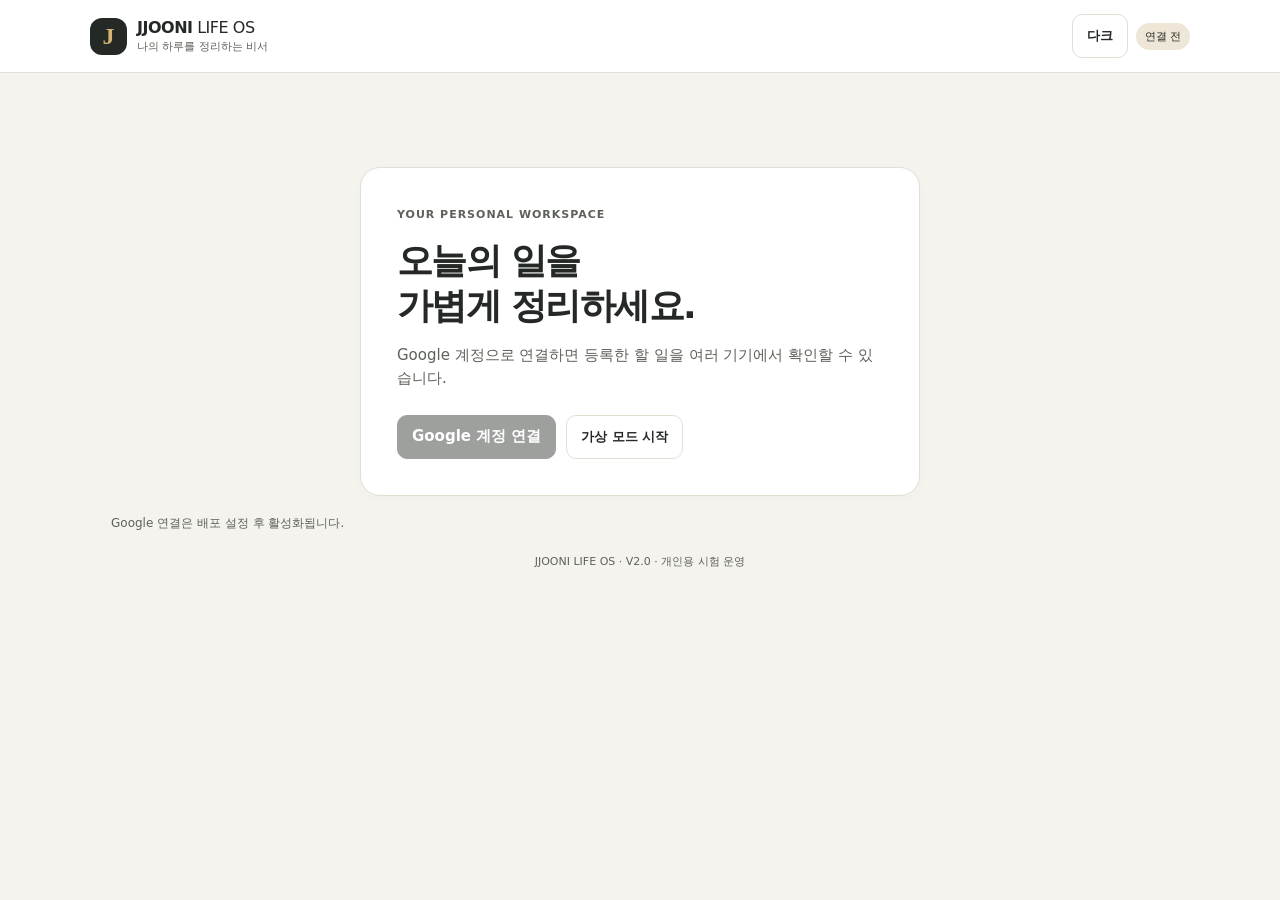
==== pilot-v2/index.html @ 8fe5eba7 "Stage parallel V2 owner pilot using existing reviewed OAuth configuration" ====
<!doctype html><html lang="ko"><head><meta charset="utf-8"><meta http-equiv="Content-Security-Policy" content="default-src 'none'; script-src 'self' https://accounts.google.com/gsi/client; style-src 'self' https://accounts.google.com/gsi/style; img-src 'self'; manifest-src 'self'; worker-src 'self'; connect-src 'self' https://www.googleapis.com https://sheets.googleapis.com https://openidconnect.googleapis.com https://accounts.google.com/gsi/; frame-src https://accounts.google.com/gsi/; base-uri 'none'; form-action 'none'; object-src 'none'"><meta name="referrer" content="no-referrer"><meta name="viewport" content="width=device-width,initial-scale=1"><meta name="robots" content="noindex,nofollow"><meta name="theme-color" content="#242925"><title>JJOONI LIFE OS</title><link rel="manifest" href="./manifest.webmanifest"><link rel="stylesheet" href="./style.css"></head><body><header class="topbar"><div class="brand"><span class="brand-icon">J</span><div><strong>JJOONI<span class="brand-light"> LIFE OS</span></strong><small>나의 하루를 정리하는 비서</small></div></div><div class="header-actions"><button id="themeToggle" class="quiet" aria-label="색상 모드 전환">테마</button><span id="connectionLabel" class="connection">연결 전</span><button id="lock" class="quiet" hidden>연결 종료</button><button id="revokeGoogle" class="quiet" hidden>Google 권한 철회</button></div></header>
<main><section id="welcome" class="welcome panel"><span class="eyebrow">YOUR PERSONAL WORKSPACE</span><h1>오늘의 일을<br>가볍게 정리하세요.</h1><p>Google 계정으로 연결하면 등록한 할 일을 여러 기기에서 확인할 수 있습니다.</p><div class="welcome-actions"><button id="google" class="primary" disabled>Google 계정 연결</button><button id="start" class="quiet">가상 모드 시작</button><button id="enroll" hidden disabled>최초 계정 식별값 확인</button><button id="createCore" class="primary" hidden>내 할 일 저장 시작</button></div><div id="pinPanel" hidden><p>설정용 식별값 (비밀번호 또는 토큰 아님)</p><code id="pin"></code></div></section>
<p id="status" class="status" role="status">연결 대기</p>
<div id="dashboard" hidden><nav id="nav" class="nav" aria-label="주 메뉴"><button data-page="home" aria-current="page"><span class="nav-icon">⌂</span>홈</button><button data-page="tasks"><span class="nav-icon">☑</span>할 일</button><button data-page="jobs"><span class="nav-icon">✧</span>AI 업무</button><button data-page="calendar"><span class="nav-icon">▦</span>일정</button><button data-page="growth"><span class="nav-icon">◇</span>성장</button><button data-page="inbox"><span class="nav-icon">▤</span>제안함</button></nav>
<section id="homePage" class="home-page"><div class="section-heading"><div><span class="eyebrow" id="homeDate"></span><h1>오늘의 비서실</h1><p class="muted">THE PRIVATE OFFICE</p></div><button id="homeAdd" class="primary">＋ 할 일 추가</button></div><section class="panel daily-focus" aria-labelledby="focusTitle"><div class="section-heading"><div><span class="eyebrow">DAILY FOCUS · TOP 3</span><h2 id="focusTitle">오늘 반드시 해야 할 일</h2></div><span id="focusCount" class="muted"></span></div><p id="focusStatus" class="muted"></p><div id="focusRows"></div><div id="focusAdvice"></div></section><div class="home-grid"><div class="home-col"><section class="morning"><span class="brief-label">✧ MORNING BRIEFING</span><h2>오늘의 실행 전략</h2><p id="briefText"></p><small>할 일 원장 기반 자동 요약 · 생성형 AI 브리핑 아님</small><div id="homeAdvice"></div><small id="homeAdviceStatus">자문함 연결 전</small><button id="homeAdviceLink" class="quiet">AI 전략 조언 보기</button></section><section class="panel home-panel"><div class="section-heading"><h2>지금 할 일</h2><button id="homeTasksLink" class="quiet">전체 보기</button></div><div id="homeTasks"></div></section></div><div class="home-col"><section class="panel home-panel"><div class="section-heading"><h2>오늘 일정</h2><button id="homeCalendar" class="quiet">일정 보기</button></div><p id="homeCalStatus" class="muted">Google Calendar · 연결 전</p><div id="homeCalRows"></div></section><section class="panel home-panel"><div class="section-heading"><h2>전일 PLAUD 업무</h2><button id="homePlaud" class="quiet">제안함</button></div><p>매일 아침 회의 후속조치와 준비할 일을 확인하세요.</p><p class="muted">ChatGPT 브리핑 확인 · 앱 자동 수신 미연결</p></section><section class="panel home-panel"><h2>PROJECT H</h2><p id="hPrompt"></p><small class="muted">오늘의 실천 질문 · 내장 프롬프트</small><button id="homeGrowth" class="quiet">성장 기록 보기</button></section></div><div class="home-col"><section class="panel home-panel"><div class="section-heading"><h2>AI 비서실</h2><button id="homeJobs" class="quiet">업무함</button></div><p id="homeJobSummary" class="muted"></p><p>쭈니 · 로이 · 짱구</p><p class="muted">실제 인수 및 결과가 확인된 경우에만 상태 갱신</p></section><section class="panel home-panel"><h2>TRI-POD 전략실</h2><p id="triAdvice" class="muted">실시간 전략 판정 미연결</p><p class="muted">수신된 전략 조언은 참고용 · 실제 전략 판정은 관제탑 원천 확인 필요</p></section><section class="panel home-panel"><h2>LIFE RPG</h2><div id="homeXp" class="xp-value"></div><progress id="homeProgress" max="100" value="0"></progress><p class="muted">완료 업무 기준 · 중복 보상 방지</p></section></div></div></section><section id="growthPage" class="panel" hidden><span class="eyebrow">LIFE RPG</span><h1>나의 성장 기록</h1><div class="growth-summary"><strong id="growthLevel"></strong><div id="growthXp" class="xp-value"></div><progress id="growthProgress" max="100" value="0"></progress><p id="growthToday"></p></div><h2>PROJECT H · 오늘의 질문</h2><p id="growthPrompt"></p><p class="muted">실제 성찰 내용은 이 시험 앱에 저장하지 않습니다. 질문을 읽고 실천할 행동을 정해 보세요.</p><button id="hMission" class="primary">오늘의 PROJECT H 실천 과제 등록</button><p id="hMissionStatus" role="status" class="muted"></p><h2>최근 7일 활동</h2><div id="growthWeek" class="week-chart"></div><h2>성취 기록</h2><div id="growthHistory"></div><p class="muted">일반 10 XP · 중요 30 XP · 긴급 30 XP. 업무별 최초 완료 1회만 인정하며 충돌·미완료 업무는 제외합니다. 건강 데이터는 연동 전입니다.</p></section><section id="tasksPage" class="panel" hidden><div class="section-heading"><div><span class="eyebrow" id="todayLabel"></span><h1>내가 해야 할 일</h1><p class="muted">오늘의 우선순위를 확인하세요.</p></div><button class="primary" id="newTask">＋ 할 일 추가</button></div><div id="summary" aria-live="polite" class="metrics"></div>
<div id="editor" class="editor" hidden><div class="editor-heading"><h3 id="editorTitle">새 할 일</h3><span class="muted">제목 · 우선순위 · 마감일</span></div><form id="form"><label>할 일<select id="title"><option>가상 일정 확인</option><option>가상 준비물 점검</option><option>가상 할 일 검토</option><option>가상 AI 제안 확인</option></select><input id="liveTitle" hidden maxlength="140" autocomplete="off" placeholder="무엇을 해야 하나요?"></label><label>우선순위<select id="priority"><option value="P1">중요</option><option value="P0">긴급</option><option value="P2">일반</option></select></label><label>기한<input type="date" id="due"></label><div class="form-actions"><button type="button" id="cancelEdit">취소</button><button type="submit" id="saveTask">등록하기</button></div></form><div class="date-quick"><span>빠른 마감일</span><button type="button" data-due="0">오늘</button><button type="button" data-due="1">내일</button><button type="button" data-due="7">일주일 뒤</button><button type="button" data-due="none">없음</button></div><p id="formFeedback" role="status" class="muted"></p></div>
<div class="list-toolbar"><div id="filters" class="filters" role="group" aria-label="할 일 필터"><button data-filter="OPEN">진행할 일</button><button data-filter="TODAY">오늘</button><button data-filter="OVERDUE">연체</button><button data-filter="WEEK">7일 내</button><button data-filter="DONE">완료</button><button data-filter="ALL">전체 이력</button></div><button id="refreshCore" class="quiet" hidden>↻ 갱신</button><button id="retryCore" hidden>저장 재확인</button></div>
<div id="tasks" class="task-list"></div></section><section id="jobsPage" class="panel" hidden><div class="section-heading"><div><span class="eyebrow">AI WORKSPACE</span><h2>AI 업무</h2></div></div><p>업무를 배정하고 전달한 결과를 확인하세요. 현재는 수동 전달 방식입니다.</p><button id="jobsConnect" hidden>AI 업무함 연결</button><button id="jobsCreate" hidden>AI 업무함 생성</button><p id="jobsStatus" role="status"></p><div id="jobsArea" hidden><form id="jobsForm"><label>담당 AI<select id="jobAgent"><option>JJOONI</option><option>ROY</option><option>JJANGGU</option></select></label><label>기한<input id="jobDue" type="date"></label><label>업무 제목<select id="demoJob"><option>가상 일정 누락 점검</option><option>가상 정보 교차검증</option></select><input id="jobTitle" maxlength="140" autocomplete="off" hidden placeholder="비민감 업무 제목"></label><button type="submit">AI 업무 등록</button></form><div id="jobsList"></div><label id="dispatchPanel" hidden>AI에게 전달할 요청<textarea id="dispatchText" readonly rows="7"></textarea></label><div class="actions"><a href="https://chatgpt.com/" target="_blank" rel="noopener noreferrer">쭈니</a><a href="https://claude.ai/" target="_blank" rel="noopener noreferrer">로이</a><a href="https://gemini.google.com/" target="_blank" rel="noopener noreferrer">짱구</a></div></div></section><section id="calendarPage" class="panel" hidden><span class="eyebrow">CALENDAR</span><h2>일정</h2><p id="calendarNote" class="muted">Google 일정은 읽기 전용으로 연결합니다. 원본 일정은 수정하지 않습니다.</p><button id="calConnect" class="primary" hidden>Google 캘린더 연결</button><button id="calDisconnect" class="quiet" hidden>일정 연결 종료</button><p id="calConnection" role="status" class="muted"></p><div id="calSources" hidden></div><div id="calendarDemo" hidden><label id="demoSourceLabel">캘린더<select id="calSource"><option value="primary" selected>기본 캘린더 (가상)</option><option value="family">가족 일정 (가상)</option><option value="all">모든 가상 캘린더</option></select></label><label>조회 기간<select id="calDays"><option value="7">7일</option><option value="14">14일</option><option value="21">21일</option></select></label><div class="actions"><button id="calLoad">일정 불러오기</button><button id="calAll">전체 선택</button><button id="calNone">선택 해제</button><button id="calImport">선택 일정 등록</button></div><p id="calStatus" role="status"></p><p class="muted">원본 제목·날짜 변경 및 확인 가능한 취소는 참고용입니다. 동일 날짜 내 시간 변경과 식별정보가 없는 취소는 감지되지 않을 수 있습니다. 시험 운영 중에는 민감한 일정은 등록하지 마세요.</p><div id="calRows"></div></div></section><section id="inboxPage" class="panel" hidden><span class="eyebrow">INBOX</span><h2>AI 제안함</h2><section class="proposal-info"><h3>AI 전략 자문 · PROJECT H · TRI-POD</h3><p class="muted">비공개 자문함에 도착한 조언만 표시합니다. 기록된 발행자와 실제 인증·검증은 구분합니다. 조언은 자동으로 할 일이 되지 않습니다.</p><div class="actions"><button id="adviceConnect" class="primary">자문함 연결 / 갱신</button><button id="adviceCreate" hidden>비공개 자문함 만들기</button></div><p id="adviceStatus" role="status" class="muted">아직 연결되지 않음</p><div id="adviceList"></div></section><section class="proposal-info"><h3>전일 PLAUD 업무 브리핑</h3><p>회의 후속조치 · 내가 할 일 · AI 지원 후보 · 회신 대기 · 의사결정</p><p class="muted">현재 실제 업무 브리핑은 ChatGPT에서 확인합니다. 이 앱에는 자동 수신되지 않습니다.</p><a href="https://chatgpt.com/" target="_blank" rel="noopener noreferrer">ChatGPT에서 브리핑 확인</a></section><p>자동 전달 검증 중입니다. 아직 실제 제안은 수신하지 않습니다.</p><button id="proposal">가상 제안 → 할 일 등록</button></section></div><footer>JJOONI LIFE OS · V2.0 · 개인용 시험 운영</footer></main><script type="module" src="./app.mjs"></script></body></html>
---- pilot-v2/style.css ----
:root{font-family:system-ui,-apple-system,BlinkMacSystemFont,"Noto Sans KR",sans-serif;color:#172b26;background:#f4f6f4;--brand:#173e33;--line:#e4e9e5;--muted:#65776f;--surface:#fff;font-size:15px}*{box-sizing:border-box}body{margin:0;min-width:280px}button,input,select,textarea{font:inherit}button{cursor:pointer;min-height:44px;border:1px solid var(--line);border-radius:10px;background:white;color:#29443a;padding:10px 14px;font-weight:600}button:disabled{opacity:.45;cursor:default}button:focus-visible,a:focus-visible,input:focus-visible,select:focus-visible{outline:3px solid #92b8a0;outline-offset:2px}[hidden]{display:none!important}h1,h2,h3,p{margin:0}p{line-height:1.55;overflow-wrap:anywhere}h1{font-size:clamp(22px,3vw,30px);letter-spacing:-.045em}h2{font-size:24px;letter-spacing:-.04em;margin:6px 0 14px}h3{font-size:18px;letter-spacing:-.035em}.topbar{position:sticky;top:0;z-index:4;display:flex;align-items:center;justify-content:space-between;gap:12px;padding:14px max(16px,calc((100vw - 1100px)/2));background:#fff;border-bottom:1px solid var(--line)}.brand{display:flex;align-items:center;gap:10px;min-width:0}.brand-icon{display:grid;place-items:center;width:37px;height:37px;border-radius:12px;background:var(--brand);color:white;font-size:24px;font-weight:800}.brand strong{font-size:16px;letter-spacing:-.03em}.brand-light{font-weight:500}.brand small{display:block;font-size:11px;color:var(--muted);margin-top:2px}.header-actions{display:flex;align-items:center;gap:8px}.connection{font-size:11px;white-space:nowrap;background:#edf4ee;padding:6px 9px;border-radius:20px;color:#355d47}.quiet{background:#fff;border:1px solid var(--line);font-size:13px}.primary{background:var(--brand);border-color:var(--brand);color:#fff;white-space:nowrap}main{max-width:1100px;margin:auto;padding:22px 18px 36px}.panel{background:white;border:1px solid var(--line);border-radius:20px;padding:24px;box-shadow:0 3px 14px #1c3b2b05}.welcome{max-width:560px;margin:clamp(20px,8vh,90px) auto 18px;padding:36px}.welcome h1{font-size:36px;line-height:1.25;margin:16px 0}.welcome p{color:var(--muted);margin:0 0 24px}.welcome-actions{display:flex;gap:10px;flex-wrap:wrap}.eyebrow{font-size:11px;font-weight:750;letter-spacing:.09em;color:#64806f}.status{font-size:12px;color:var(--muted);min-height:20px;margin:0 3px 12px}.nav{display:flex;gap:5px;background:#e9eeea;border-radius:14px;padding:5px;margin:0 0 16px}.nav button{flex:1;min-width:0;border:0;background:transparent;color:#52665a;white-space:nowrap;padding:8px 5px}.nav button[aria-current=page]{background:white;color:#163e30;box-shadow:0 1px 6px #132b2610}.section-heading{display:flex;align-items:center;justify-content:space-between;gap:12px;margin-bottom:20px}.section-heading h1{margin:5px 0}.muted{color:var(--muted);font-size:13px}.metrics{display:grid;grid-template-columns:repeat(4,minmax(0,1fr));gap:10px;margin-bottom:22px}.metric{display:flex;flex-direction:column;align-items:flex-start;gap:6px;background:#f6f8f6;border:1px solid #e8ede8;min-height:88px;padding:13px 15px;text-align:left}.metric span{font-size:12px;color:#65776f}.metric strong{font-size:28px;font-variant-numeric:tabular-nums;line-height:1.1;letter-spacing:-.04em}.metric.overdue{background:#fff4f1;border-color:#f6ded7;color:#a54234}.metric.overdue span{color:#a54234}.warning{grid-column:1/-1;color:#875710;font-size:13px}.editor{padding:20px;background:#f4f8f5;border:1px solid #d7e5da;border-radius:16px;margin-bottom:22px}.editor-heading{display:flex;align-items:baseline;justify-content:space-between;gap:6px;margin-bottom:15px}.editor form,form{display:grid;grid-template-columns:1fr 1fr;gap:12px}form label:first-child{grid-column:1/-1}label{font-size:12px;font-weight:650;display:grid;gap:6px;min-width:0}input,select,textarea{width:100%;min-width:0;min-height:44px;padding:10px 12px;border:1px solid #d6e0d8;border-radius:9px;background:white;color:#1e352b}input:focus,textarea:focus{border-color:#58876c}form>button{grid-column:1/-1;background:var(--brand);color:#fff}.form-actions{grid-column:1/-1;display:flex;justify-content:flex-end;gap:8px}.form-actions button:last-child{background:var(--brand);color:white;min-width:110px}.date-quick{display:flex;align-items:center;flex-wrap:wrap;gap:6px;margin-top:12px}.date-quick span{font-size:12px;color:var(--muted);margin-right:3px}.date-quick button{font-size:12px;min-height:36px;padding:6px 10px}.list-toolbar{display:flex;align-items:center;justify-content:space-between;flex-wrap:wrap;gap:8px;margin:0 0 10px}.filters{display:flex;flex-wrap:wrap;gap:5px}.filters button{border:0;font-size:13px;padding:9px 11px;min-height:40px;color:#52675a;font-weight:550}.filters button[aria-pressed=true]{background:var(--brand);color:#fff}.list-heading{font-size:12px;font-weight:700;color:#687a70;padding:10px 0;border-bottom:1px solid var(--line)}.task{display:flex;align-items:center;justify-content:space-between;gap:14px;padding:17px 0;border-bottom:1px solid var(--line);overflow-wrap:anywhere}.task:last-child{border-bottom:0}.task-body{flex:1;min-width:0}.task-title{display:block;font-size:16px;font-weight:700;line-height:1.45;margin:0 0 7px;overflow-wrap:anywhere}.task-meta{display:flex;align-items:center;gap:8px;flex-wrap:wrap}.pill{font-size:11px;font-weight:700;padding:4px 7px;border-radius:6px;background:#eef2ef;color:#54685b}.pill.urgent{background:#fff0ed;color:#b14635}.pill.important{background:#fff5dd;color:#906318}.pill.done{background:#e8f4eb;color:#34764e}.pill.archived{background:#ecefee;color:#67756d}.late{font-size:12px;color:#a54234}.task-history{font-size:11px;color:#76867e;margin-top:7px}.task-actions,.actions{display:flex;align-items:center;flex-wrap:wrap;gap:6px}.task-actions{justify-content:flex-end}.task-actions button{font-size:12px;min-height:38px;padding:8px 12px}.complete-action{border-color:#cfe3d3;background:#edf7ee;color:#245b39}.conflict{border:1px solid #ead5a8;border-radius:12px;padding:14px;margin:8px 0;flex-wrap:wrap}.empty{padding:40px 12px;text-align:center;background:#f8faf8;border-radius:12px;margin-top:14px}.empty strong{display:block;font-size:16px}.empty p{font-size:13px;color:var(--muted);margin-top:6px}#jobsPage>p,#calendarPage>p,#inboxPage>p{font-size:13px;color:var(--muted);margin-bottom:14px}#jobsPage .task{display:block}#jobsPage .task p{margin:7px 0;font-size:13px}#jobsList input{margin:8px 0}#jobsList button{margin:2px}#jobsForm label:nth-child(3){grid-column:1/-1}#jobsArea textarea{resize:vertical}#dispatchPanel{margin-top:15px}#jobsArea .actions{margin-top:10px}a{color:#285f45}.calRow{display:flex;align-items:center;gap:8px;border-top:1px solid var(--line);padding:12px 0;overflow-wrap:anywhere}.calRow input{width:22px;min-height:22px;flex:none}#calendarDemo .actions{margin:10px 0}#pin{overflow-wrap:anywhere;word-break:break-all;display:block}.backgrounded #dashboard,.backgrounded #status{visibility:hidden}footer{font-size:11px;color:#829187;text-align:center;margin-top:20px}
@media(max-width:600px){.topbar{padding:10px 12px}.brand small{display:none}.brand strong{font-size:14px}.connection{font-size:10px;padding:5px 7px}.header-actions{gap:4px}.header-actions button{font-size:11px;padding:6px;min-height:36px}main{padding:13px 10px 26px}.panel{padding:15px;border-radius:16px}.welcome{padding:23px;margin:34px auto 18px}.welcome h1{font-size:30px}.section-heading{align-items:flex-start;gap:6px;margin-bottom:14px}.section-heading .primary{font-size:13px;padding:9px 10px}.section-heading .muted{font-size:11px}.metrics{gap:5px;margin-bottom:15px}.metric{padding:10px 8px;min-height:73px}.metric strong{font-size:23px}.metric span{font-size:11px}.nav{gap:3px;margin-bottom:10px}.nav button{font-size:13px}.editor{padding:12px}.editor-heading{flex-wrap:wrap}.filters{gap:2px}.filters button{font-size:12px;padding:8px}.task{align-items:flex-start;gap:8px;flex-wrap:wrap;padding:14px 0}.task-body{flex-basis:100%}.task-actions{width:100%;justify-content:flex-end}.task-title{font-size:15px}.task-history{font-size:11px}}

.history-details{font-size:12px;color:#64786c;margin-top:8px}.history-details summary{cursor:pointer;width:max-content;max-width:100%;padding:5px 0}.history-details ol{padding-left:20px;margin:6px 0}.history-details li{padding:4px 0;overflow-wrap:anywhere}.history-details p{font-size:11px}

/* Quiet Executive — separate palette, no changes to auth or ledger. */
:root{--bg:#f5f3ed;--paper:#fff;--ink:#242925;--line:#e3dfd5;--muted:#696e64;--brand:#292e29;--gold:#81673d;--soft:#eee6d6;--onbrand:#fff;--danger:#b42318;color:var(--ink);background:var(--bg)}
:root.night{--bg:#101318;--paper:#1a1f26;--ink:#f0eee8;--line:#333840;--muted:#b2b5bc;--brand:#e0c9a0;--onbrand:#20231f;--gold:#d6bb8c;--soft:#3e3425;--danger:#ff9a91;color-scheme:dark}
body{background:var(--bg)}.topbar,.panel,.quiet,button,input,select,textarea{background:var(--paper);color:var(--ink);border-color:var(--line)}.brand-icon{background:#242925;color:#d4b373;font-family:Georgia,serif}.brand small,.eyebrow,.muted,.status,.metric span,.task-history,.list-heading,.history-details,footer{color:var(--muted)}.primary,form>button,.form-actions button:last-child,.filters button[aria-pressed=true]{background:var(--brand);color:var(--onbrand);border-color:var(--brand)}.nav{background:var(--soft)}.nav button{color:var(--muted);font-size:13px;min-height:44px}.nav button[aria-current=page]{background:var(--paper);color:var(--ink)}.nav-icon{display:block;font-size:19px;line-height:1.1}.metric,.empty,.editor{background:var(--bg);color:var(--ink);border-color:var(--line)}.metric.overdue{color:var(--danger);background:var(--paper);border-color:var(--danger)}.metric.overdue span,.late{color:var(--danger)}.filters button{color:var(--ink);min-height:44px}.task-actions button,.date-quick button,.header-actions button,.history-details summary{min-height:44px}.history-details summary{display:list-item;padding:13px 0}.home-grid{display:grid;grid-template-columns:1.2fr 1fr 1fr;gap:16px}.home-col{min-width:0;display:flex;flex-direction:column;gap:16px}.home-panel{padding:19px}.home-panel h2{font-size:17px}.home-panel p{margin:9px 0}.home-panel .section-heading{margin-bottom:6px}.home-panel .section-heading h2{margin:0}.home-panel a{color:var(--gold)}.morning{background:#292e29;color:#fffaf0;border:1px solid #42493f;border-radius:18px;padding:21px}.morning h2,.morning p{color:#fffaf0}.morning .brief-label{color:#e1c99c;font-size:11px;letter-spacing:.1em;font-weight:700}.morning h2{font-size:20px;margin:11px 0}.morning p{line-height:1.8}.morning small{display:block;color:#d5d8d0;border-top:1px solid #ffffff30;padding-top:12px;margin-top:13px;font-size:11px}.home-task{display:flex;align-items:center;justify-content:space-between;gap:8px;border-top:1px solid var(--line);padding:12px 0;overflow-wrap:anywhere}.home-task>div{min-width:0;flex:1}.home-task strong{font-size:14px}.home-task p{margin:3px 0}.home-task button{min-height:44px;flex:none}.xp-value{font-size:23px;font-weight:700;letter-spacing:-.04em;margin:12px 0}progress{width:100%;height:9px;accent-color:#b29a70}.growth-summary{background:var(--bg);padding:20px;border-radius:14px;margin:18px 0}.growth-summary strong{font-size:22px}.growth-summary p{margin-top:10px}.connection,.pill{background:var(--soft);color:var(--ink)}.pill.important{background:var(--soft);color:var(--gold)}.pill.urgent{background:var(--paper);color:var(--danger);border:1px solid var(--danger)}.warning{color:var(--gold)}.complete-action{background:var(--soft);color:var(--ink);border-color:var(--line)}.pill.done,.pill.archived{background:var(--soft);color:var(--ink)}.calRow{min-height:44px}.date-quick button{background:var(--paper);color:var(--ink)}.editor{box-shadow:0 8px 28px #0001}.backgrounded #dashboard,.backgrounded #status{visibility:hidden}.home-page>.section-heading{margin-bottom:18px}
@media(max-width:1023px){.home-grid{grid-template-columns:1fr 1fr}.home-col:last-child{grid-column:1/-1;display:grid;grid-template-columns:repeat(3,minmax(0,1fr))}}
@media(max-width:599px){main{padding-bottom:94px}.nav{position:fixed;z-index:8;bottom:0;left:0;right:0;margin:0;border-radius:0;padding:5px 3px max(6px,env(safe-area-inset-bottom));border-top:1px solid var(--line);background:var(--paper)}.nav button{font-size:11px;padding:6px 2px;min-height:53px}.nav button[aria-current=page]{background:var(--soft)}.home-grid{grid-template-columns:1fr}.home-col:last-child{grid-column:auto;display:flex}.home-col,.home-grid{gap:12px}.home-panel{padding:16px}.home-page>.section-heading{margin-bottom:13px}.brand-light{display:none}.brand small{display:none}.header-actions button{padding:6px}.header-actions{gap:3px}.brand{gap:5px}.brand-icon{width:31px;height:31px}.connection{font-size:10px}.home-task button{padding:7px 10px}.section-heading h2{font-size:16px}.editor{padding:15px}.nav-icon{font-size:19px}}
@media(prefers-reduced-motion:reduce){*{transition:none!important;animation:none!important}}

:root.night .conflict{border-color:#886b3d}.home-panel .quiet{min-height:44px}.home-panel h2{overflow-wrap:anywhere}

:root{--muted:#5d6259}:root.night{--muted:#b2b5bc}a{color:var(--gold)}.home-panel small{display:block;margin:8px 0}.home-panel .quiet{margin-top:3px}.proposal-info{border:1px solid var(--line);background:var(--bg);padding:16px;border-radius:12px;margin-bottom:16px}.proposal-info p{margin:8px 0}

:root{--gold:#735a31}.calRow span{flex:1;min-width:0}.calRow input[type=checkbox]{accent-color:var(--gold)}#calSources{margin:12px 0;border:1px solid var(--line);border-radius:12px;padding:0 12px}#homeCalRows{font-size:13px}#homeCalRows p{padding:8px 0;border-top:1px solid var(--line)}#homeGrowth{display:block;margin-top:12px}

.week-chart{display:grid;grid-template-columns:repeat(7,minmax(0,1fr));gap:5px;margin:15px 0 24px}.week-day{display:flex;flex-direction:column;gap:6px;align-items:center;min-width:0;font-size:11px}.week-day progress{height:8px;width:100%}.week-day small{color:var(--muted)}.advice-card{padding:16px 0;border-top:1px solid var(--line)}.advice-card p{margin:7px 0}.morning #homeAdviceLink{margin-top:12px;background:#fffaf0;color:#242925;border-color:#fffaf0}.morning #homeAdvice p{border-top:1px solid #ffffff25;padding-top:10px}.growth-summary+h2{margin-top:20px}#hMission{margin:12px 0}

.daily-focus{margin-bottom:18px;padding:20px;border-top:3px solid #b29a70}.daily-focus .section-heading{margin-bottom:8px}.daily-focus h2{font-size:20px;margin:4px 0}.focus-item{display:flex;align-items:center;gap:12px;padding:15px 0;border-top:1px solid var(--line)}.focus-item>div{flex:1;min-width:0;overflow-wrap:anywhere}.focus-item p{font-size:12px;margin:4px 0}.focus-rank{font-size:24px;font-weight:700;color:var(--gold);font-variant-numeric:tabular-nums}.focus-item button{flex:none}#focusRows{margin-top:12px}#focusAdvice:not(:empty){margin-top:14px;padding:12px;border:1px solid var(--line);border-radius:12px}#focusAdvice p{margin:8px 0;font-size:13px}@media(max-width:599px){.daily-focus{padding:15px}.focus-item{gap:8px}.focus-rank{font-size:20px}.focus-item button{padding:8px}}
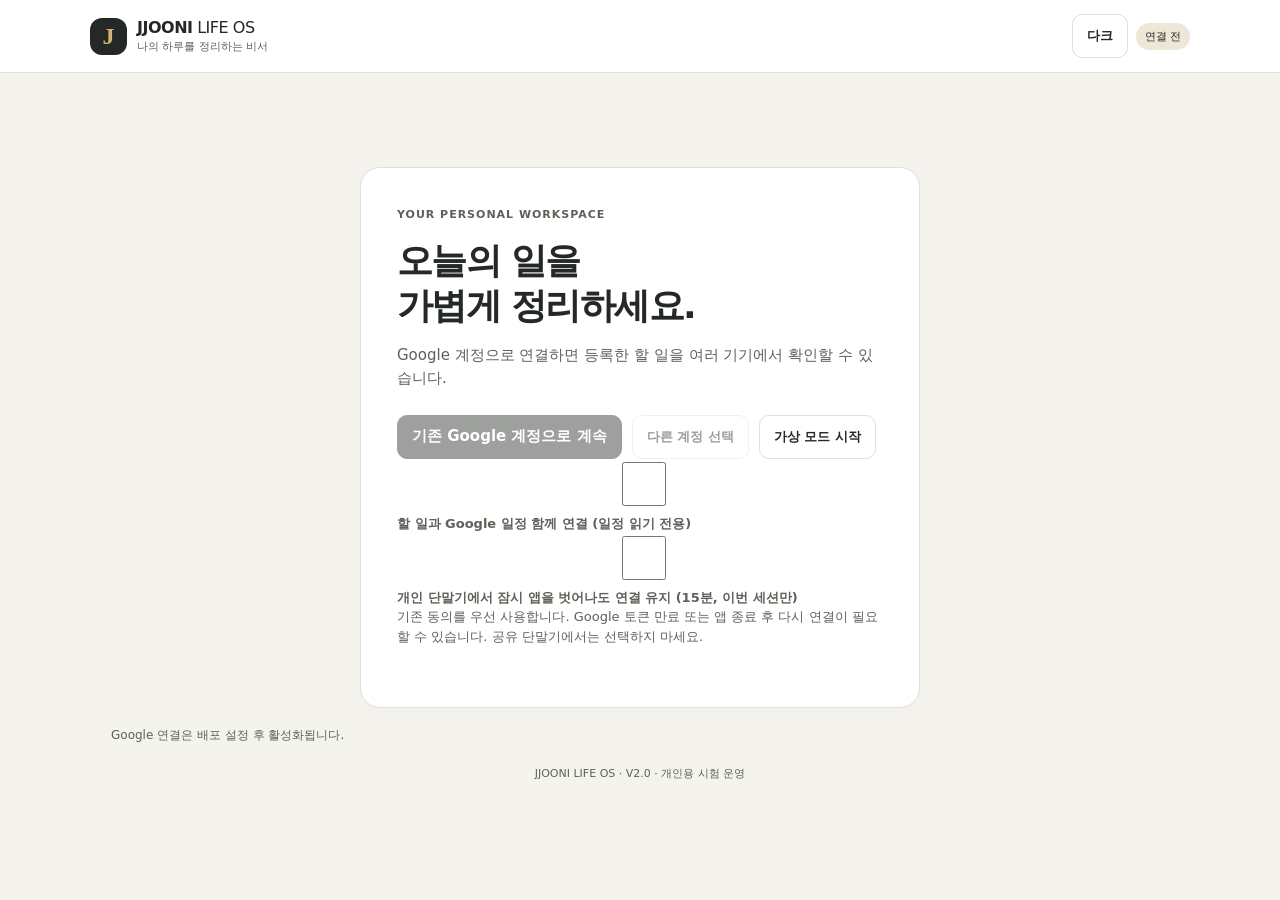
==== commit aa3e34e1: "Synchronize reviewed candidate static pilot asset index.html" ====
--- a/pilot-v2/index.html
+++ b/pilot-v2/index.html
@@ -1,8 +1,8 @@
 <!doctype html><html lang="ko"><head><meta charset="utf-8"><meta http-equiv="Content-Security-Policy" content="default-src 'none'; script-src 'self' https://accounts.google.com/gsi/client; style-src 'self' https://accounts.google.com/gsi/style; img-src 'self'; manifest-src 'self'; worker-src 'self'; connect-src 'self' https://www.googleapis.com https://sheets.googleapis.com https://openidconnect.googleapis.com https://accounts.google.com/gsi/; frame-src https://accounts.google.com/gsi/; base-uri 'none'; form-action 'none'; object-src 'none'"><meta name="referrer" content="no-referrer"><meta name="viewport" content="width=device-width,initial-scale=1"><meta name="robots" content="noindex,nofollow"><meta name="theme-color" content="#242925"><title>JJOONI LIFE OS</title><link rel="manifest" href="./manifest.webmanifest"><link rel="stylesheet" href="./style.css"></head><body><header class="topbar"><div class="brand"><span class="brand-icon">J</span><div><strong>JJOONI<span class="brand-light"> LIFE OS</span></strong><small>나의 하루를 정리하는 비서</small></div></div><div class="header-actions"><button id="themeToggle" class="quiet" aria-label="색상 모드 전환">테마</button><span id="connectionLabel" class="connection">연결 전</span><button id="lock" class="quiet" hidden>연결 종료</button><button id="revokeGoogle" class="quiet" hidden>Google 권한 철회</button></div></header>
-<main><section id="welcome" class="welcome panel"><span class="eyebrow">YOUR PERSONAL WORKSPACE</span><h1>오늘의 일을<br>가볍게 정리하세요.</h1><p>Google 계정으로 연결하면 등록한 할 일을 여러 기기에서 확인할 수 있습니다.</p><div class="welcome-actions"><button id="google" class="primary" disabled>Google 계정 연결</button><button id="start" class="quiet">가상 모드 시작</button><button id="enroll" hidden disabled>최초 계정 식별값 확인</button><button id="createCore" class="primary" hidden>내 할 일 저장 시작</button></div><div id="pinPanel" hidden><p>설정용 식별값 (비밀번호 또는 토큰 아님)</p><code id="pin"></code></div></section>
+<main><section id="welcome" class="welcome panel"><span class="eyebrow">YOUR PERSONAL WORKSPACE</span><h1>오늘의 일을<br>가볍게 정리하세요.</h1><p>Google 계정으로 연결하면 등록한 할 일을 여러 기기에서 확인할 수 있습니다.</p><div class="welcome-actions"><button id="google" class="primary" disabled>기존 Google 계정으로 계속</button><button id="googleChoose" class="quiet" disabled>다른 계정 선택</button><button id="start" class="quiet">가상 모드 시작</button><button id="enroll" hidden disabled>최초 계정 식별값 확인</button><button id="createCore" class="primary" hidden>내 할 일 저장 시작</button></div><label class="muted"><input id="withCalendar" type="checkbox"> 할 일과 Google 일정 함께 연결 (일정 읽기 전용)</label><label class="muted"><input id="personalDevice" type="checkbox"> 개인 단말기에서 잠시 앱을 벗어나도 연결 유지 (15분, 이번 세션만)</label><p class="muted">기존 동의를 우선 사용합니다. Google 토큰 만료 또는 앱 종료 후 다시 연결이 필요할 수 있습니다. 공유 단말기에서는 선택하지 마세요.</p><div id="pinPanel" hidden><p>설정용 식별값 (비밀번호 또는 토큰 아님)</p><code id="pin"></code></div></section>
 <p id="status" class="status" role="status">연결 대기</p>
-<div id="dashboard" hidden><nav id="nav" class="nav" aria-label="주 메뉴"><button data-page="home" aria-current="page"><span class="nav-icon">⌂</span>홈</button><button data-page="tasks"><span class="nav-icon">☑</span>할 일</button><button data-page="jobs"><span class="nav-icon">✧</span>AI 업무</button><button data-page="calendar"><span class="nav-icon">▦</span>일정</button><button data-page="growth"><span class="nav-icon">◇</span>성장</button><button data-page="inbox"><span class="nav-icon">▤</span>제안함</button></nav>
-<section id="homePage" class="home-page"><div class="section-heading"><div><span class="eyebrow" id="homeDate"></span><h1>오늘의 비서실</h1><p class="muted">THE PRIVATE OFFICE</p></div><button id="homeAdd" class="primary">＋ 할 일 추가</button></div><section class="panel daily-focus" aria-labelledby="focusTitle"><div class="section-heading"><div><span class="eyebrow">DAILY FOCUS · TOP 3</span><h2 id="focusTitle">오늘 반드시 해야 할 일</h2></div><span id="focusCount" class="muted"></span></div><p id="focusStatus" class="muted"></p><div id="focusRows"></div><div id="focusAdvice"></div></section><div class="home-grid"><div class="home-col"><section class="morning"><span class="brief-label">✧ MORNING BRIEFING</span><h2>오늘의 실행 전략</h2><p id="briefText"></p><small>할 일 원장 기반 자동 요약 · 생성형 AI 브리핑 아님</small><div id="homeAdvice"></div><small id="homeAdviceStatus">자문함 연결 전</small><button id="homeAdviceLink" class="quiet">AI 전략 조언 보기</button></section><section class="panel home-panel"><div class="section-heading"><h2>지금 할 일</h2><button id="homeTasksLink" class="quiet">전체 보기</button></div><div id="homeTasks"></div></section></div><div class="home-col"><section class="panel home-panel"><div class="section-heading"><h2>오늘 일정</h2><button id="homeCalendar" class="quiet">일정 보기</button></div><p id="homeCalStatus" class="muted">Google Calendar · 연결 전</p><div id="homeCalRows"></div></section><section class="panel home-panel"><div class="section-heading"><h2>전일 PLAUD 업무</h2><button id="homePlaud" class="quiet">제안함</button></div><p>매일 아침 회의 후속조치와 준비할 일을 확인하세요.</p><p class="muted">ChatGPT 브리핑 확인 · 앱 자동 수신 미연결</p></section><section class="panel home-panel"><h2>PROJECT H</h2><p id="hPrompt"></p><small class="muted">오늘의 실천 질문 · 내장 프롬프트</small><button id="homeGrowth" class="quiet">성장 기록 보기</button></section></div><div class="home-col"><section class="panel home-panel"><div class="section-heading"><h2>AI 비서실</h2><button id="homeJobs" class="quiet">업무함</button></div><p id="homeJobSummary" class="muted"></p><p>쭈니 · 로이 · 짱구</p><p class="muted">실제 인수 및 결과가 확인된 경우에만 상태 갱신</p></section><section class="panel home-panel"><h2>TRI-POD 전략실</h2><p id="triAdvice" class="muted">실시간 전략 판정 미연결</p><p class="muted">수신된 전략 조언은 참고용 · 실제 전략 판정은 관제탑 원천 확인 필요</p></section><section class="panel home-panel"><h2>LIFE RPG</h2><div id="homeXp" class="xp-value"></div><progress id="homeProgress" max="100" value="0"></progress><p class="muted">완료 업무 기준 · 중복 보상 방지</p></section></div></div></section><section id="growthPage" class="panel" hidden><span class="eyebrow">LIFE RPG</span><h1>나의 성장 기록</h1><div class="growth-summary"><strong id="growthLevel"></strong><div id="growthXp" class="xp-value"></div><progress id="growthProgress" max="100" value="0"></progress><p id="growthToday"></p></div><h2>PROJECT H · 오늘의 질문</h2><p id="growthPrompt"></p><p class="muted">실제 성찰 내용은 이 시험 앱에 저장하지 않습니다. 질문을 읽고 실천할 행동을 정해 보세요.</p><button id="hMission" class="primary">오늘의 PROJECT H 실천 과제 등록</button><p id="hMissionStatus" role="status" class="muted"></p><h2>최근 7일 활동</h2><div id="growthWeek" class="week-chart"></div><h2>성취 기록</h2><div id="growthHistory"></div><p class="muted">일반 10 XP · 중요 30 XP · 긴급 30 XP. 업무별 최초 완료 1회만 인정하며 충돌·미완료 업무는 제외합니다. 건강 데이터는 연동 전입니다.</p></section><section id="tasksPage" class="panel" hidden><div class="section-heading"><div><span class="eyebrow" id="todayLabel"></span><h1>내가 해야 할 일</h1><p class="muted">오늘의 우선순위를 확인하세요.</p></div><button class="primary" id="newTask">＋ 할 일 추가</button></div><div id="summary" aria-live="polite" class="metrics"></div>
+<div id="dashboard" hidden><nav id="nav" class="nav" aria-label="주 메뉴"><button data-page="home" aria-current="page"><span class="nav-icon">⌂</span>홈</button><button data-page="tasks"><span class="nav-icon">☑</span>할 일</button><button data-page="jobs"><span class="nav-icon">✧</span>AI 업무</button><button data-page="calendar"><span class="nav-icon">▦</span>일정</button><button data-page="growth"><span class="nav-icon">◇</span>성장</button><button data-page="inbox"><span class="nav-icon">▤</span>제안함</button><button data-page="ask"><span class="nav-icon">✦</span>질문</button></nav>
+<section id="homePage" class="home-page"><div class="section-heading"><div><span class="eyebrow" id="homeDate"></span><h1>오늘의 비서실</h1><p class="muted">THE PRIVATE OFFICE</p></div><button id="homeAdd" class="primary">＋ 할 일 추가</button></div><section class="panel daily-focus" aria-labelledby="focusTitle"><div class="section-heading"><div><span class="eyebrow">DAILY FOCUS · TOP 3</span><h2 id="focusTitle">오늘 반드시 해야 할 일</h2></div><span id="focusCount" class="muted"></span></div><p id="focusStatus" class="muted"></p><div id="focusRows"></div><div id="focusAdvice"></div></section><section class="panel ask-entry"><div><span class="eyebrow">PRIVATE REQUESTS</span><h2>쭈니에게 물어보기</h2><p id="homeRequestStatus" class="muted">요청함 연결 전</p></div><button id="homeAsk" class="primary">질문하기</button></section><div class="home-grid"><div class="home-col"><section class="morning"><span class="brief-label">✧ MORNING BRIEFING</span><h2>오늘의 실행 전략</h2><p id="briefText"></p><small>할 일 원장 기반 자동 요약 · 생성형 AI 브리핑 아님</small><div id="homeAdvice"></div><small id="homeAdviceStatus">자문함 연결 전</small><button id="homeAdviceLink" class="quiet">AI 전략 조언 보기</button></section><section class="panel home-panel"><div class="section-heading"><h2>지금 할 일</h2><button id="homeTasksLink" class="quiet">전체 보기</button></div><div id="homeTasks"></div></section></div><div class="home-col"><section class="panel home-panel"><div class="section-heading"><h2>오늘 일정</h2><button id="homeCalendar" class="quiet">일정 보기</button></div><p id="homeCalStatus" class="muted">Google Calendar · 연결 전</p><div id="homeCalRows"></div></section><section class="panel home-panel"><div class="section-heading"><h2>전일 PLAUD 업무</h2><button id="homePlaud" class="quiet">제안함</button></div><p>매일 아침 회의 후속조치와 준비할 일을 확인하세요.</p><p class="muted">ChatGPT 브리핑 확인 · 앱 자동 수신 미연결</p></section><section class="panel home-panel"><h2>PROJECT H</h2><p id="hPrompt"></p><small class="muted">오늘의 실천 질문 · 내장 프롬프트</small><button id="homeGrowth" class="quiet">성장 기록 보기</button></section></div><div class="home-col"><section class="panel home-panel"><div class="section-heading"><h2>AI 비서실</h2><button id="homeJobs" class="quiet">업무함</button></div><p id="homeJobSummary" class="muted"></p><p>쭈니 · 로이 · 짱구</p><p class="muted">실제 인수 및 결과가 확인된 경우에만 상태 갱신</p></section><section class="panel home-panel"><h2>TRI-POD 전략실</h2><p id="triAdvice" class="muted">실시간 전략 판정 미연결</p><p class="muted">수신된 전략 조언은 참고용 · 실제 전략 판정은 관제탑 원천 확인 필요</p></section><section class="panel home-panel"><h2>LIFE RPG</h2><div id="homeXp" class="xp-value"></div><progress id="homeProgress" max="100" value="0"></progress><p class="muted">완료 업무 기준 · 중복 보상 방지</p></section></div></div></section><section id="growthPage" class="panel" hidden><span class="eyebrow">LIFE RPG</span><h1>나의 성장 기록</h1><div class="growth-summary"><strong id="growthLevel"></strong><div id="growthXp" class="xp-value"></div><progress id="growthProgress" max="100" value="0"></progress><p id="growthToday"></p></div><h2>PROJECT H · 오늘의 질문</h2><p id="growthPrompt"></p><p class="muted">실제 성찰 내용은 이 시험 앱에 저장하지 않습니다. 질문을 읽고 실천할 행동을 정해 보세요.</p><button id="hMission" class="primary">오늘의 PROJECT H 실천 과제 등록</button><p id="hMissionStatus" role="status" class="muted"></p><h2>최근 7일 활동</h2><div id="growthWeek" class="week-chart"></div><h2>성취 기록</h2><div id="growthHistory"></div><p class="muted">일반 10 XP · 중요 30 XP · 긴급 30 XP. 업무별 최초 완료 1회만 인정하며 충돌·미완료 업무는 제외합니다. 건강 데이터는 연동 전입니다.</p></section><section id="tasksPage" class="panel" hidden><div class="section-heading"><div><span class="eyebrow" id="todayLabel"></span><h1>내가 해야 할 일</h1><p class="muted">오늘의 우선순위를 확인하세요.</p></div><button class="primary" id="newTask">＋ 할 일 추가</button></div><div id="summary" aria-live="polite" class="metrics"></div>
 <div id="editor" class="editor" hidden><div class="editor-heading"><h3 id="editorTitle">새 할 일</h3><span class="muted">제목 · 우선순위 · 마감일</span></div><form id="form"><label>할 일<select id="title"><option>가상 일정 확인</option><option>가상 준비물 점검</option><option>가상 할 일 검토</option><option>가상 AI 제안 확인</option></select><input id="liveTitle" hidden maxlength="140" autocomplete="off" placeholder="무엇을 해야 하나요?"></label><label>우선순위<select id="priority"><option value="P1">중요</option><option value="P0">긴급</option><option value="P2">일반</option></select></label><label>기한<input type="date" id="due"></label><div class="form-actions"><button type="button" id="cancelEdit">취소</button><button type="submit" id="saveTask">등록하기</button></div></form><div class="date-quick"><span>빠른 마감일</span><button type="button" data-due="0">오늘</button><button type="button" data-due="1">내일</button><button type="button" data-due="7">일주일 뒤</button><button type="button" data-due="none">없음</button></div><p id="formFeedback" role="status" class="muted"></p></div>
 <div class="list-toolbar"><div id="filters" class="filters" role="group" aria-label="할 일 필터"><button data-filter="OPEN">진행할 일</button><button data-filter="TODAY">오늘</button><button data-filter="OVERDUE">연체</button><button data-filter="WEEK">7일 내</button><button data-filter="DONE">완료</button><button data-filter="ALL">전체 이력</button></div><button id="refreshCore" class="quiet" hidden>↻ 갱신</button><button id="retryCore" hidden>저장 재확인</button></div>
-<div id="tasks" class="task-list"></div></section><section id="jobsPage" class="panel" hidden><div class="section-heading"><div><span class="eyebrow">AI WORKSPACE</span><h2>AI 업무</h2></div></div><p>업무를 배정하고 전달한 결과를 확인하세요. 현재는 수동 전달 방식입니다.</p><button id="jobsConnect" hidden>AI 업무함 연결</button><button id="jobsCreate" hidden>AI 업무함 생성</button><p id="jobsStatus" role="status"></p><div id="jobsArea" hidden><form id="jobsForm"><label>담당 AI<select id="jobAgent"><option>JJOONI</option><option>ROY</option><option>JJANGGU</option></select></label><label>기한<input id="jobDue" type="date"></label><label>업무 제목<select id="demoJob"><option>가상 일정 누락 점검</option><option>가상 정보 교차검증</option></select><input id="jobTitle" maxlength="140" autocomplete="off" hidden placeholder="비민감 업무 제목"></label><button type="submit">AI 업무 등록</button></form><div id="jobsList"></div><label id="dispatchPanel" hidden>AI에게 전달할 요청<textarea id="dispatchText" readonly rows="7"></textarea></label><div class="actions"><a href="https://chatgpt.com/" target="_blank" rel="noopener noreferrer">쭈니</a><a href="https://claude.ai/" target="_blank" rel="noopener noreferrer">로이</a><a href="https://gemini.google.com/" target="_blank" rel="noopener noreferrer">짱구</a></div></div></section><section id="calendarPage" class="panel" hidden><span class="eyebrow">CALENDAR</span><h2>일정</h2><p id="calendarNote" class="muted">Google 일정은 읽기 전용으로 연결합니다. 원본 일정은 수정하지 않습니다.</p><button id="calConnect" class="primary" hidden>Google 캘린더 연결</button><button id="calDisconnect" class="quiet" hidden>일정 연결 종료</button><p id="calConnection" role="status" class="muted"></p><div id="calSources" hidden></div><div id="calendarDemo" hidden><label id="demoSourceLabel">캘린더<select id="calSource"><option value="primary" selected>기본 캘린더 (가상)</option><option value="family">가족 일정 (가상)</option><option value="all">모든 가상 캘린더</option></select></label><label>조회 기간<select id="calDays"><option value="7">7일</option><option value="14">14일</option><option value="21">21일</option></select></label><div class="actions"><button id="calLoad">일정 불러오기</button><button id="calAll">전체 선택</button><button id="calNone">선택 해제</button><button id="calImport">선택 일정 등록</button></div><p id="calStatus" role="status"></p><p class="muted">원본 제목·날짜 변경 및 확인 가능한 취소는 참고용입니다. 동일 날짜 내 시간 변경과 식별정보가 없는 취소는 감지되지 않을 수 있습니다. 시험 운영 중에는 민감한 일정은 등록하지 마세요.</p><div id="calRows"></div></div></section><section id="inboxPage" class="panel" hidden><span class="eyebrow">INBOX</span><h2>AI 제안함</h2><section class="proposal-info"><h3>AI 전략 자문 · PROJECT H · TRI-POD</h3><p class="muted">비공개 자문함에 도착한 조언만 표시합니다. 기록된 발행자와 실제 인증·검증은 구분합니다. 조언은 자동으로 할 일이 되지 않습니다.</p><div class="actions"><button id="adviceConnect" class="primary">자문함 연결 / 갱신</button><button id="adviceCreate" hidden>비공개 자문함 만들기</button></div><p id="adviceStatus" role="status" class="muted">아직 연결되지 않음</p><div id="adviceList"></div></section><section class="proposal-info"><h3>전일 PLAUD 업무 브리핑</h3><p>회의 후속조치 · 내가 할 일 · AI 지원 후보 · 회신 대기 · 의사결정</p><p class="muted">현재 실제 업무 브리핑은 ChatGPT에서 확인합니다. 이 앱에는 자동 수신되지 않습니다.</p><a href="https://chatgpt.com/" target="_blank" rel="noopener noreferrer">ChatGPT에서 브리핑 확인</a></section><p>자동 전달 검증 중입니다. 아직 실제 제안은 수신하지 않습니다.</p><button id="proposal">가상 제안 → 할 일 등록</button></section></div><footer>JJOONI LIFE OS · V2.0 · 개인용 시험 운영</footer></main><script type="module" src="./app.mjs"></script></body></html>+<div id="tasks" class="task-list"></div></section><section id="jobsPage" class="panel" hidden><div class="section-heading"><div><span class="eyebrow">AI WORKSPACE</span><h2>AI 업무</h2></div></div><p>업무를 배정하고 전달한 결과를 확인하세요. 현재는 수동 전달 방식입니다.</p><button id="jobsConnect" hidden>AI 업무함 연결</button><button id="jobsCreate" hidden>AI 업무함 생성</button><p id="jobsStatus" role="status"></p><div id="jobsArea" hidden><form id="jobsForm"><label>담당 AI<select id="jobAgent"><option>JJOONI</option><option>ROY</option><option>JJANGGU</option></select></label><label>기한<input id="jobDue" type="date"></label><label>업무 제목<select id="demoJob"><option>가상 일정 누락 점검</option><option>가상 정보 교차검증</option></select><input id="jobTitle" maxlength="140" autocomplete="off" hidden placeholder="비민감 업무 제목"></label><button type="submit">AI 업무 등록</button></form><div id="jobsList"></div><label id="dispatchPanel" hidden>AI에게 전달할 요청<textarea id="dispatchText" readonly rows="7"></textarea></label><div class="actions"><a href="https://chatgpt.com/" target="_blank" rel="noopener noreferrer">쭈니</a><a href="https://claude.ai/" target="_blank" rel="noopener noreferrer">로이</a><a href="https://gemini.google.com/" target="_blank" rel="noopener noreferrer">짱구</a></div></div></section><section id="calendarPage" class="panel" hidden><span class="eyebrow">CALENDAR</span><h2>일정</h2><p id="calendarNote" class="muted">Google 일정은 읽기 전용으로 연결합니다. 원본 일정은 수정하지 않습니다.</p><button id="calConnect" class="primary" hidden>Google 캘린더 연결</button><button id="calDisconnect" class="quiet" hidden>일정 연결 종료</button><p id="calConnection" role="status" class="muted"></p><div id="calSources" hidden></div><div id="calendarDemo" hidden><label id="demoSourceLabel">캘린더<select id="calSource"><option value="primary" selected>기본 캘린더 (가상)</option><option value="family">가족 일정 (가상)</option><option value="all">모든 가상 캘린더</option></select></label><label>조회 기간<select id="calDays"><option value="7">7일</option><option value="14">14일</option><option value="21">21일</option></select></label><div class="actions"><button id="calLoad">일정 불러오기</button><button id="calAll">전체 선택</button><button id="calNone">선택 해제</button><button id="calImport">선택 일정 등록</button></div><p id="calStatus" role="status"></p><p class="muted">원본 제목·날짜 변경 및 확인 가능한 취소는 참고용입니다. 동일 날짜 내 시간 변경과 식별정보가 없는 취소는 감지되지 않을 수 있습니다. 시험 운영 중에는 민감한 일정은 등록하지 마세요.</p><div id="calRows"></div></div></section><section id="inboxPage" class="panel" hidden><span class="eyebrow">INBOX</span><h2>AI 제안함</h2><section class="proposal-info"><h3>AI 전략 자문 · PROJECT H · TRI-POD</h3><p class="muted">비공개 자문함에 도착한 조언만 표시합니다. 기록된 발행자와 실제 인증·검증은 구분합니다. 조언은 자동으로 할 일이 되지 않습니다.</p><div class="actions"><button id="adviceConnect" class="primary">자문함 연결 / 갱신</button><button id="adviceCreate" hidden>비공개 자문함 만들기</button></div><p id="adviceStatus" role="status" class="muted">아직 연결되지 않음</p><div id="adviceList"></div></section><section class="proposal-info"><h3>전일 PLAUD 업무 브리핑</h3><p>회의 후속조치 · 내가 할 일 · AI 지원 후보 · 회신 대기 · 의사결정</p><p class="muted">현재 실제 업무 브리핑은 ChatGPT에서 확인합니다. 이 앱에는 자동 수신되지 않습니다.</p><a href="https://chatgpt.com/" target="_blank" rel="noopener noreferrer">ChatGPT에서 브리핑 확인</a></section><p>자동 전달 검증 중입니다. 아직 실제 제안은 수신하지 않습니다.</p><button id="proposal">가상 제안 → 할 일 등록</button></section><section id="askPage" class="panel" hidden><span class="eyebrow">PRIVATE AI SECRETARY</span><h2>쭈니에게 물어보기</h2><p>부탁받은 일이나 질문을 비민감 요약으로 적어 주세요. AI 답변과 실행 후보는 검토한 뒤 등록합니다.</p><p class="muted">시험 운영: 실명, 연락처, 회사·금융·건강 정보 및 카톡 원문은 입력하지 마세요. 같은 Google 계정 사용자는 저장된 기록을 볼 수 있습니다. 취소는 처리 중단 요청이며 원문 삭제가 아닙니다. 외부 메시지나 카카오톡을 발송하지 않습니다. 공유 ChatGPT 계정의 실행 기록·알림은 완전히 숨길 수 없습니다.</p><div class="actions"><button id="requestConnect" class="primary">요청함 연결 / 갱신</button><button id="requestCreate" hidden>비공개 요청함 만들기</button></div><p id="requestStatus" role="status" class="muted">요청함 연결 전</p><div id="requestArea" hidden><form id="requestForm"><label>질문 또는 부탁<textarea id="requestText" maxlength="600" rows="4" autocomplete="off" placeholder="개인을 식별할 수 없는 내용으로 정리해 입력"></textarea><select id="requestSample" hidden><option>가상 부탁 정리: 주말 준비물과 예약 확인</option></select></label><button type="submit" class="primary">분석 요청 등록</button></form><div id="requestList"></div></div><section class="proposal-info"><h3>자동화 실행 관리</h3><p class="muted">정기 실행을 변경하지 않고 ChatGPT에서 즉시 실행할 수 있습니다. 이 웹앱에서 직접 실행을 시작하는 연결은 아직 없습니다. 공유 계정에서는 실행 알림이 표시될 수 있습니다.</p><div class="actions"><a href="https://chatgpt.com/schedules" target="_blank" rel="noopener noreferrer">ChatGPT 예약 작업 열기</a><button id="manualRunCopy" class="quiet">즉시 실행 요청문 복사</button></div><p id="manualRunStatus" role="status" class="muted"></p></section><button id="requestRetry" hidden>동일 기록 저장 재확인</button></section></div><footer>JJOONI LIFE OS · V2.0 · 개인용 시험 운영</footer></main><script type="module" src="./app.mjs"></script></body></html>
